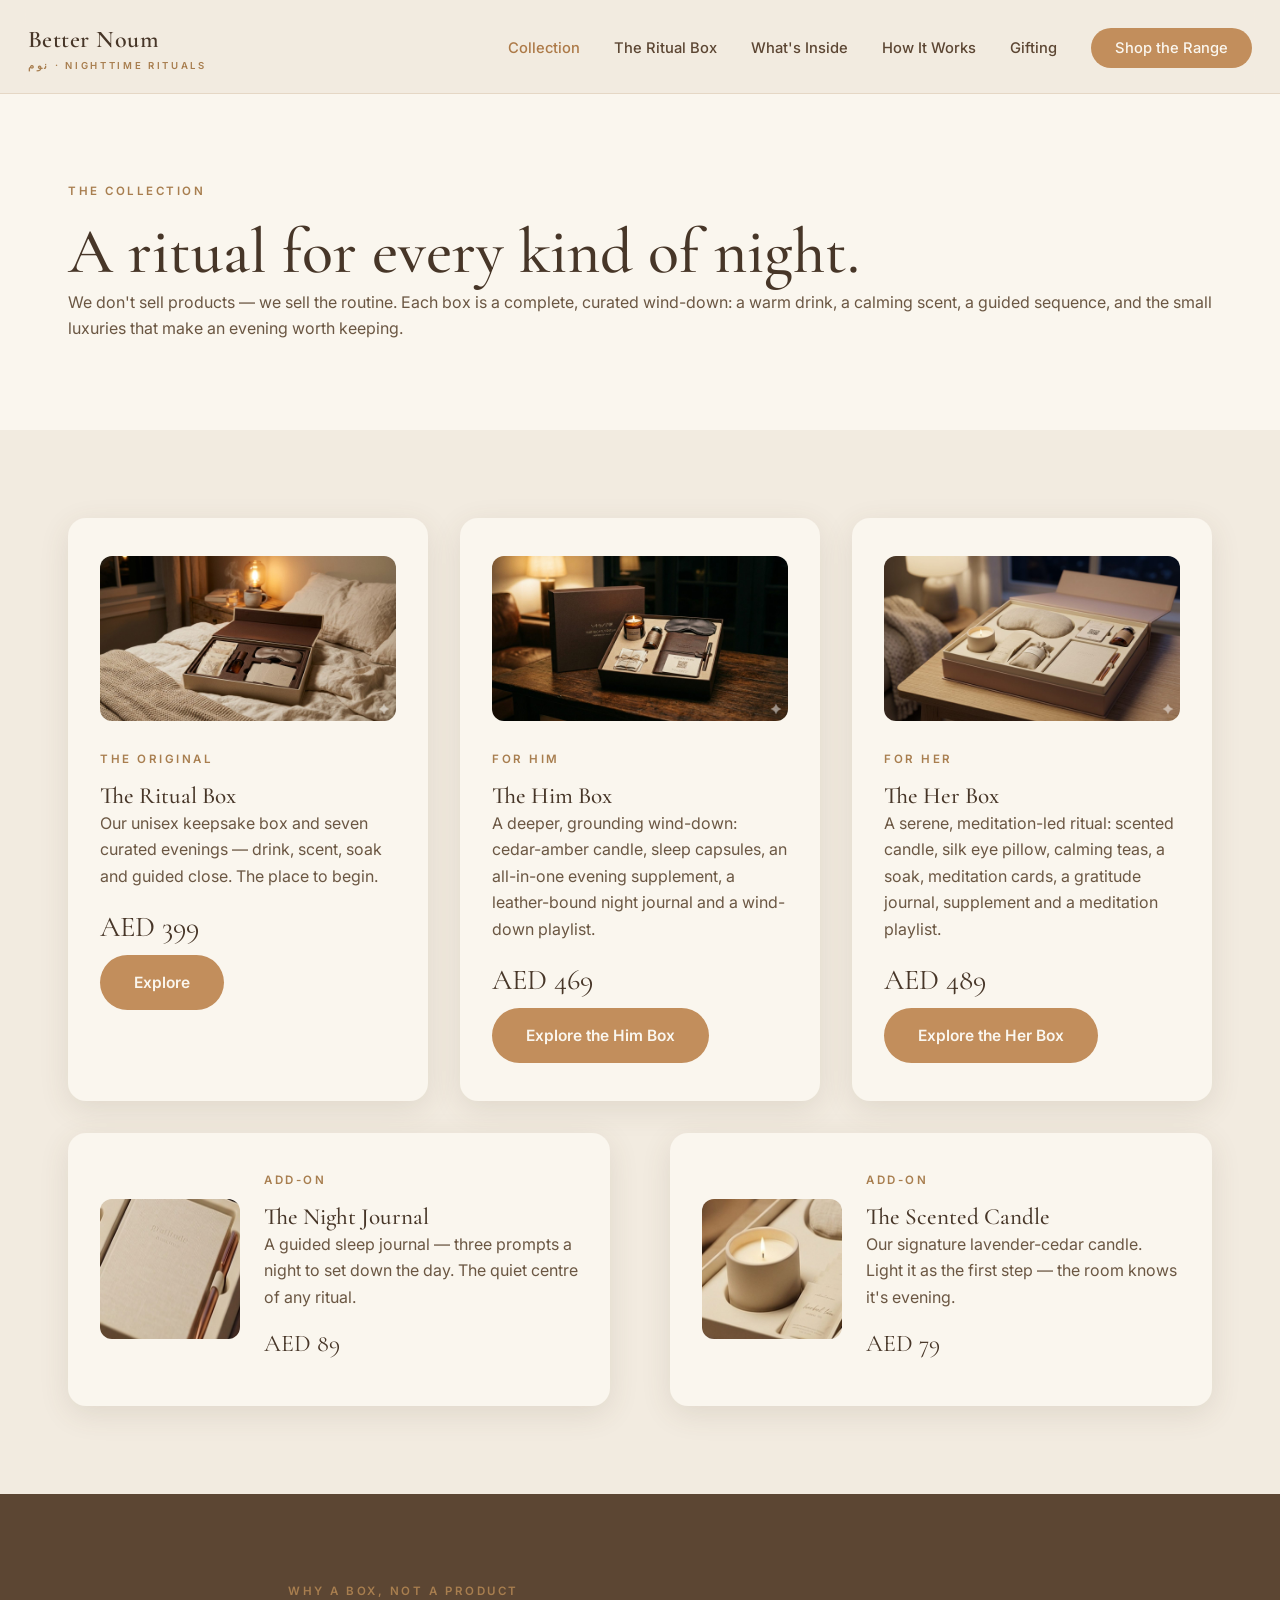
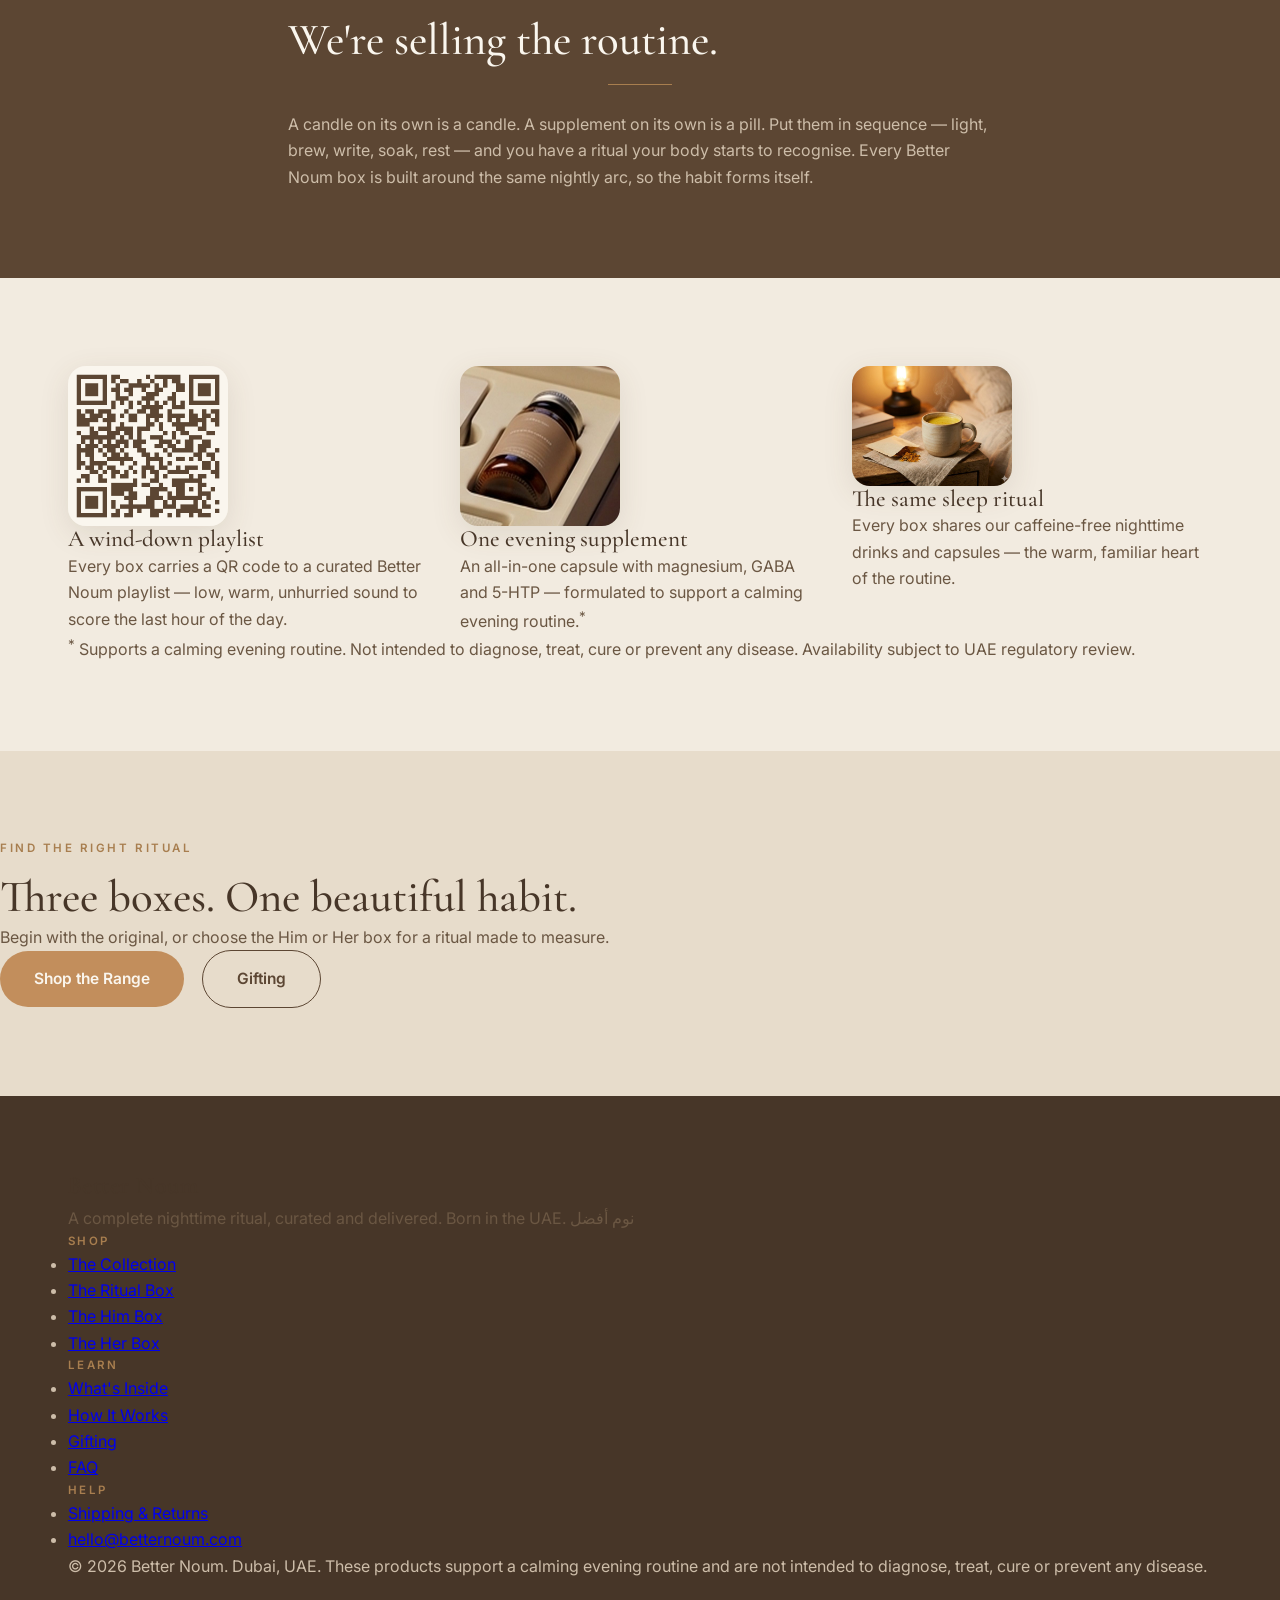
==== collection.html @ a28b85fc "Add files via upload" ====
<!DOCTYPE html>
<html lang="en">
<head>
<meta charset="UTF-8">
<meta name="viewport" content="width=device-width, initial-scale=1.0">
<title>The Collection — Better Noum | A Range of Nighttime Ritual Boxes</title>
<meta name="description" content="The Better Noum collection: the Ritual Box, the Him Box, the Her Box, plus the Night Journal and Scented Candle. A curated range of nighttime wind-down rituals.">
<link rel="stylesheet" href="styles.css">
</head>
<body>

<header>
  <nav class="nav">
    <a class="logo" href="index.html">Better Noum<small>نوم · Nighttime Rituals</small></a>
    <button class="menu-btn" aria-label="Menu">☰</button>
    <ul class="nav-links">
      <li><a class="active" href="collection.html">Collection</a></li>
      <li><a href="ritual-box.html">The Ritual Box</a></li>
      <li><a href="whats-inside.html">What's Inside</a></li>
      <li><a href="how-it-works.html">How It Works</a></li>
      <li><a href="gifting.html">Gifting</a></li>
      <li><a class="nav-cta" href="#range">Shop the Range</a></li>
    </ul>
  </nav>
</header>

<section class="page-hero band-cream">
  <div class="container">
    <span class="eyebrow">The Collection</span>
    <h1>A ritual for every kind of night.</h1>
    <p class="lead">We don't sell products — we sell the routine. Each box is a complete, curated wind-down: a warm drink, a calming scent, a guided sequence, and the small luxuries that make an evening worth keeping.</p>
  </div>
</section>

<!-- RANGE GRID -->
<section id="range">
  <div class="container">
    <div class="grid-3">

      <div class="card">
        <img src="hero.jpg" alt="The Ritual Box" data-fallback data-h="200">
        <span class="eyebrow">The original</span>
        <h3>The Ritual Box</h3>
        <p class="mt-2">Our unisex keepsake box and seven curated evenings — drink, scent, soak and guided close. The place to begin.</p>
        <div class="price" style="font-size:1.8rem">AED 399</div>
        <a class="btn btn-primary mt-2" href="ritual-box.html">Explore</a>
      </div>

      <div class="card">
        <img src="him-box.jpg" alt="The Him Box" data-fallback data-h="200">
        <span class="eyebrow">For him</span>
        <h3>The Him Box</h3>
        <p class="mt-2">A deeper, grounding wind-down: cedar-amber candle, sleep capsules, an all-in-one evening supplement, a leather-bound night journal and a wind-down playlist.</p>
        <div class="price" style="font-size:1.8rem">AED 469</div>
        <a class="btn btn-primary mt-2" href="him-box.html">Explore the Him Box</a>
      </div>

      <div class="card">
        <img src="her-box.jpg" alt="The Her Box" data-fallback data-h="200">
        <span class="eyebrow">For her</span>
        <h3>The Her Box</h3>
        <p class="mt-2">A serene, meditation-led ritual: scented candle, silk eye pillow, calming teas, a soak, meditation cards, a gratitude journal, supplement and a meditation playlist.</p>
        <div class="price" style="font-size:1.8rem">AED 489</div>
        <a class="btn btn-primary mt-2" href="her-box.html">Explore the Her Box</a>
      </div>

    </div>

    <!-- minis -->
    <div class="grid-2 mt-4" style="margin-top:32px">
      <div class="card" style="display:flex;gap:24px;align-items:center">
        <img src="journal.jpg" alt="The Night Journal" data-fallback data-h="140" style="width:140px;flex:none;margin:0">
        <div>
          <span class="eyebrow">Add-on</span>
          <h3>The Night Journal</h3>
          <p class="mt-2">A guided sleep journal — three prompts a night to set down the day. The quiet centre of any ritual.</p>
          <div class="price" style="font-size:1.5rem">AED 89</div>
        </div>
      </div>
      <div class="card" style="display:flex;gap:24px;align-items:center">
        <img src="candle.jpg" alt="The Scented Candle" data-fallback data-h="140" style="width:140px;flex:none;margin:0">
        <div>
          <span class="eyebrow">Add-on</span>
          <h3>The Scented Candle</h3>
          <p class="mt-2">Our signature lavender-cedar candle. Light it as the first step — the room knows it's evening.</p>
          <div class="price" style="font-size:1.5rem">AED 79</div>
        </div>
      </div>
    </div>
  </div>
</section>

<!-- SELL THE ROUTINE -->
<section class="band-cocoa">
  <div class="container center" style="max-width:760px">
    <span class="eyebrow">Why a box, not a product</span>
    <h2>We're selling the routine.</h2>
    <div class="hairline center"></div>
    <p>A candle on its own is a candle. A supplement on its own is a pill. Put them in sequence — light, brew, write, soak, rest — and you have a ritual your body starts to recognise. Every Better Noum box is built around the same nightly arc, so the habit forms itself.</p>
  </div>
</section>

<!-- THREE PILLARS: playlist / supplement / sachets -->
<section>
  <div class="container">
    <div class="grid-3">
      <div>
        <img class="photo" src="spotify-qr.png" alt="Spotify wind-down playlist QR code" data-fallback data-h="160" style="width:160px">
        <h3 class="mt-2">A wind-down playlist</h3>
        <p class="mt-2">Every box carries a QR code to a curated Better Noum playlist — low, warm, unhurried sound to score the last hour of the day.</p>
      </div>
      <div>
        <img class="photo" src="supplement.jpg" alt="All-in-one evening supplement" data-fallback data-h="160" style="width:160px">
        <h3 class="mt-2">One evening supplement</h3>
        <p class="mt-2">An all-in-one capsule with magnesium, GABA and 5-HTP — formulated to support a calming evening routine.<sup>*</sup></p>
      </div>
      <div>
        <img class="photo" src="step-cup.jpg" alt="Sleep tea and capsules" data-fallback data-h="160" style="width:160px">
        <h3 class="mt-2">The same sleep ritual</h3>
        <p class="mt-2">Every box shares our caffeine-free nighttime drinks and capsules — the warm, familiar heart of the routine.</p>
      </div>
    </div>
    <p class="note mt-4"><sup>*</sup> Supports a calming evening routine. Not intended to diagnose, treat, cure or prevent any disease. Availability subject to UAE regulatory review.</p>
  </div>
</section>

<section class="cta-banner band-beige">
  <span class="eyebrow">Find the right ritual</span>
  <h2>Three boxes. One beautiful habit.</h2>
  <p>Begin with the original, or choose the Him or Her box for a ritual made to measure.</p>
  <a class="btn btn-primary" href="#range">Shop the Range</a>
  <a class="btn btn-outline" style="margin-left:14px" href="gifting.html">Gifting</a>
</section>

<footer>
  <div class="container">
    <div class="footer-grid">
      <div class="footer-brand">
        <a class="logo" href="index.html">Better Noum</a>
        <p>A complete nighttime ritual, curated and delivered. Born in the UAE. <span class="ar-mark">نوم أفضل</span></p>
      </div>
      <div>
        <h4>Shop</h4>
        <ul>
          <li><a href="collection.html">The Collection</a></li>
          <li><a href="ritual-box.html">The Ritual Box</a></li>
          <li><a href="him-box.html">The Him Box</a></li>
          <li><a href="her-box.html">The Her Box</a></li>
        </ul>
      </div>
      <div>
        <h4>Learn</h4>
        <ul>
          <li><a href="whats-inside.html">What's Inside</a></li>
          <li><a href="how-it-works.html">How It Works</a></li>
          <li><a href="gifting.html">Gifting</a></li>
          <li><a href="faq.html">FAQ</a></li>
        </ul>
      </div>
      <div>
        <h4>Help</h4>
        <ul>
          <li><a href="faq.html#shipping">Shipping & Returns</a></li>
          <li><a href="mailto:hello@betternoum.com">hello@betternoum.com</a></li>
        </ul>
      </div>
    </div>
    <div class="footer-bottom">
      <span>© 2026 Better Noum. Dubai, UAE.</span>
      <span>These products support a calming evening routine and are not intended to diagnose, treat, cure or prevent any disease.</span>
    </div>
  </div>
</footer>

<script src="site.js"></script>
</body>
</html>
---- styles.css ----
/* Better Noum — Product B: The Ritual Box */
@import url('https://fonts.googleapis.com/css2?family=Cormorant+Garamond:ital,wght@0,400;0,500;0,600;1,400&family=Inter:wght@300;400;500;600&family=Noto+Naskh+Arabic:wght@400;500&display=swap');

:root{
  --oat:#F2EBE0;
  --cream:#FAF6EE;
  --beige:#E7DCCB;
  --taupe:#B5A48E;
  --caramel:#C28E5C;
  --caramel-dark:#AD7A48;
  --cocoa:#5C4633;
  --cocoa-deep:#473628;
  --bronze:#A87E4F;
  --shadow:0 8px 30px rgba(92,70,51,.12);
  --radius:18px;
}

*{margin:0;padding:0;box-sizing:border-box}
html{scroll-behavior:smooth}
body{
  font-family:'Inter',-apple-system,sans-serif;
  font-weight:400;color:var(--cocoa);
  background:var(--oat);line-height:1.65;font-size:16px;
}
.serif{font-family:'Cormorant Garamond',serif}
.arabic{font-family:'Noto Naskh Arabic',serif}

h1,h2,h3{font-family:'Cormorant Garamond',serif;font-weight:500;line-height:1.15;color:var(--cocoa-deep)}
h1{font-size:clamp(2.4rem,5vw,4rem)}
h2{font-size:clamp(1.9rem,3.6vw,2.8rem)}
h3{font-size:1.45rem}
p{color:#6b5743}

.eyebrow{
  font-family:'Inter',sans-serif;font-size:.72rem;font-weight:600;
  letter-spacing:.22em;text-transform:uppercase;color:var(--bronze);
  display:block;margin-bottom:14px;
}
.container{max-width:1200px;margin:0 auto;padding:0 28px}
section{padding:88px 0}
.band-cream{background:var(--cream)}
.band-beige{background:var(--beige)}
.band-cocoa{background:var(--cocoa);color:var(--beige)}
.band-cocoa h2,.band-cocoa h3{color:var(--cream)}
.band-cocoa p{color:#cdbda9}

/* hairline */
.hairline{width:64px;height:1px;background:var(--bronze);margin:18px 0 26px}
.hairline.center{margin-left:auto;margin-right:auto}

/* nav */
header{
  position:sticky;top:0;z-index:100;
  background:rgba(242,235,224,.92);backdrop-filter:blur(12px);
  border-bottom:1px solid rgba(168,126,79,.18);
  transition:padding .25s;
}
.nav{display:flex;align-items:center;justify-content:space-between;padding:20px 28px;max-width:1280px;margin:0 auto}
.logo{font-family:'Cormorant Garamond',serif;font-size:1.5rem;font-weight:600;color:var(--cocoa-deep);text-decoration:none;letter-spacing:.02em}
.logo small{font-family:'Inter';font-size:.6rem;font-weight:600;letter-spacing:.28em;text-transform:uppercase;color:var(--bronze);display:block;margin-top:-2px}
.nav-links{display:flex;gap:34px;list-style:none;align-items:center}
.nav-links a{color:var(--cocoa);text-decoration:none;font-size:.92rem;font-weight:500;transition:color .2s}
.nav-links a:hover,.nav-links a.active{color:var(--caramel-dark)}
.nav-cta{background:var(--caramel);color:var(--cream)!important;padding:11px 24px;border-radius:999px;font-weight:600}
.nav-cta:hover{background:var(--caramel-dark)}
.menu-btn{display:none;background:none;border:none;font-size:1.6rem;color:var(--cocoa);cursor:pointer}

/* buttons */
.btn{display:inline-block;padding:15px 34px;border-radius:999px;text-decoration:none;font-weight:600;font-size:.97rem;transition:all .22s;cursor:pointer;border:none}
.btn-primary{background:var(--caramel);color:var(--cream)}
.btn-primary:hover{background:var(--caramel-dark);transform:translateY(-1px)}
.btn-outline{border:1.5px solid var(--cocoa);color:var(--cocoa);background:transparent}
.btn-outline:hover{background:var(--cocoa);color:var(--cream)}
.btn-light{background:var(--cream);color:var(--cocoa)}
.btn-light:hover{background:var(--beige)}
.text-link{color:var(--bronze);font-weight:600;text-decoration:none;border-bottom:1px solid var(--bronze);padding-bottom:2px}
.text-link:hover{color:var(--caramel-dark)}

/* hero */
.hero{position:relative;min-height:86vh;display:flex;align-items:center;overflow:hidden;padding:0}
.hero-img{position:absolute;inset:0;width:100%;height:100%;object-fit:cover}
.hero-overlay{position:absolute;inset:0;background:linear-gradient(100deg,rgba(40,28,18,.72) 0%,rgba(40,28,18,.38) 52%,rgba(40,28,18,.05) 100%)}
.hero-content{position:relative;z-index:2;max-width:1200px;margin:0 auto;padding:120px 28px;width:100%}
.hero-content h1{color:var(--cream);max-width:620px}
.hero-content p.lead{color:#ead9c2;font-size:1.18rem;max-width:520px;margin:24px 0 36px}
.hero-trust{margin-top:26px;color:#d8c4a8;font-size:.85rem;letter-spacing:.04em}
.hero-trust span{margin-right:22px}

/* generic grids/cards */
.grid-2{display:grid;grid-template-columns:1fr 1fr;gap:60px;align-items:center}
.grid-3{display:grid;grid-template-columns:repeat(3,1fr);gap:32px}
.grid-4{display:grid;grid-template-columns:repeat(4,1fr);gap:26px}
.card{background:var(--cream);border-radius:var(--radius);padding:38px 32px;box-shadow:var(--shadow)}
.card img{width:100%;border-radius:12px;margin-bottom:22px}
.photo{width:100%;border-radius:var(--radius);box-shadow:var(--shadow);display:block}

/* steps */
.step-num{font-family:'Cormorant Garamond',serif;font-size:2.2rem;color:var(--bronze);font-style:italic}

/* price cards */
.price-cards{display:grid;grid-template-columns:1fr 1fr;gap:32px;max-width:920px;margin:48px auto 0}
.price-card{background:var(--cream);border-radius:var(--radius);padding:44px 40px;box-shadow:var(--shadow);position:relative;border:1px solid transparent}
.price-card.featured{border:1px solid var(--bronze)}
.badge{position:absolute;top:-13px;left:40px;background:var(--cocoa);color:var(--cream);font-size:.68rem;font-weight:600;letter-spacing:.16em;text-transform:uppercase;padding:6px 16px;border-radius:999px}
.price{font-family:'Cormorant Garamond',serif;font-size:2.6rem;color:var(--cocoa-deep);margin:14px 0 4px}
.price small{font-size:1.05rem;color:var(--taupe);font-family:'Inter'}
.price-card ul{list-style:none;margin:22px 0 30px}
.price-card li{padding:9px 0;border-bottom:1px solid var(--beige);font-size:.94rem;color:#6b5743}
.price-card li::before{content:"·";color:var(--bronze);font-weight:700;margin-right:10px}
.flex-note{font-size:.83rem;color:var(--taupe);margin-top:14px}

/* annotated tray */
.tray-wrap{position:relative;max-width:760px;margin:48px auto 0}
.hotspot{position:absolute;width:34px;height:34px;border-radius:50%;background:var(--cream);color:var(--cocoa);font-weight:600;font-size:.85rem;border:1.5px solid var(--bronze);cursor:pointer;display:flex;align-items:center;justify-content:center;transition:all .2s;box-shadow:0 3px 12px rgba(60,42,25,.25)}
.hotspot:hover,.hotspot.active{background:var(--caramel);color:var(--cream);transform:scale(1.12)}
.hotspot-panel{background:var(--cream);border-radius:14px;padding:22px 26px;margin-top:22px;box-shadow:var(--shadow);min-height:96px}
.hotspot-panel h4{font-family:'Cormorant Garamond',serif;font-size:1.25rem;color:var(--cocoa-deep);margin-bottom:6px}
.hotspot-panel p{font-size:.93rem}

/* interactive anchored popover */
.tray-wrap{touch-action:manipulation}
.hotspot.pulse{animation:hotpulse 2.4s ease-in-out infinite}
@keyframes hotpulse{0%,100%{box-shadow:0 3px 12px rgba(60,42,25,.25),0 0 0 0 rgba(194,142,92,.55)}50%{box-shadow:0 3px 12px rgba(60,42,25,.25),0 0 0 10px rgba(194,142,92,0)}}
.hotspot-popover{position:absolute;z-index:20;width:260px;background:var(--cream);border-radius:16px;box-shadow:0 18px 50px rgba(60,42,25,.32);border:1px solid rgba(168,126,79,.35);overflow:hidden;opacity:0;transform:translateY(8px) scale(.96);pointer-events:none;transition:opacity .2s ease,transform .2s ease;text-align:left}
.hotspot-popover.show{opacity:1;transform:translateY(0) scale(1);pointer-events:auto}
.hotspot-popover img{width:100%;height:120px;object-fit:cover;display:block}
.hotspot-popover .hp-body{padding:16px 18px 18px}
.hotspot-popover .hp-step{font-size:.66rem;font-weight:600;letter-spacing:.18em;text-transform:uppercase;color:var(--bronze)}
.hotspot-popover h4{font-family:'Cormorant Garamond',serif;font-size:1.3rem;color:var(--cocoa-deep);margin:3px 0 6px}
.hotspot-popover p{font-size:.86rem;line-height:1.5;margin:0}
.hotspot-popover .hp-close{position:absolute;top:8px;right:8px;width:26px;height:26px;border-radius:50%;background:rgba(250,246,238,.92);border:none;color:var(--cocoa);font-size:1rem;cursor:pointer;display:flex;align-items:center;justify-content:center;line-height:1}
.hotspot-popover .hp-arrow{position:absolute;width:14px;height:14px;background:var(--cream);border-left:1px solid rgba(168,126,79,.35);border-top:1px solid rgba(168,126,79,.35);transform:rotate(45deg)}
.hotspot-hint{font-size:.82rem;color:var(--taupe);font-style:italic;margin-top:18px}
@media(max-width:560px){.hotspot-popover{width:220px}.hotspot-popover img{height:100px}}

/* reviews */
.review{background:var(--cream);border-radius:var(--radius);padding:34px 30px;box-shadow:var(--shadow)}
.review p.quote{font-family:'Cormorant Garamond',serif;font-size:1.25rem;font-style:italic;color:var(--cocoa-deep);margin-bottom:16px;line-height:1.4}
.review .who{font-size:.85rem;color:var(--taupe);letter-spacing:.04em}
.stars{color:var(--caramel);letter-spacing:3px;margin-bottom:12px;font-size:.9rem}

/* FAQ */
.faq-item{border-bottom:1px solid rgba(168,126,79,.25);max-width:780px;margin:0 auto}
.faq-q{width:100%;background:none;border:none;text-align:left;padding:24px 8px;font-family:'Cormorant Garamond',serif;font-size:1.3rem;color:var(--cocoa-deep);cursor:pointer;display:flex;justify-content:space-between;align-items:center}
.faq-q::after{content:"+";font-size:1.5rem;color:var(--bronze);transition:transform .25s}
.faq-item.open .faq-q::after{transform:rotate(45deg)}
.faq-a{max-height:0;overflow:hidden;transition:max-height .3s ease;padding:0 8px}
.faq-item.open .faq-a{max-height:300px;padding-bottom:24px}
.faq-a p{font-size:.95rem}

/* PDP buy panel */
.buy-panel{background:var(--cream);border-radius:var(--radius);padding:40px;box-shadow:var(--shadow)}
.option-toggle{display:flex;gap:12px;margin:22px 0}
.option{flex:1;border:1.5px solid var(--beige);border-radius:14px;padding:16px 18px;cursor:pointer;transition:all .2s;background:#fff0}
.option.selected{border-color:var(--caramel);background:rgba(194,142,92,.07)}
.option .o-title{font-weight:600;font-size:.95rem;color:var(--cocoa-deep)}
.option .o-sub{font-size:.8rem;color:var(--taupe);margin-top:3px}
.trust-row{display:flex;flex-wrap:wrap;gap:16px;margin-top:24px;font-size:.8rem;color:var(--taupe)}
.trust-row span::before{content:"✓";color:var(--bronze);margin-right:6px;font-weight:700}

/* footer */
footer{background:var(--cocoa-deep);color:#cdbda9;padding:70px 0 36px}
footer h4{font-family:'Inter';font-size:.72rem;font-weight:600;letter-spacing:.2em;text-transform:uppercase;color:var(--bronze);m
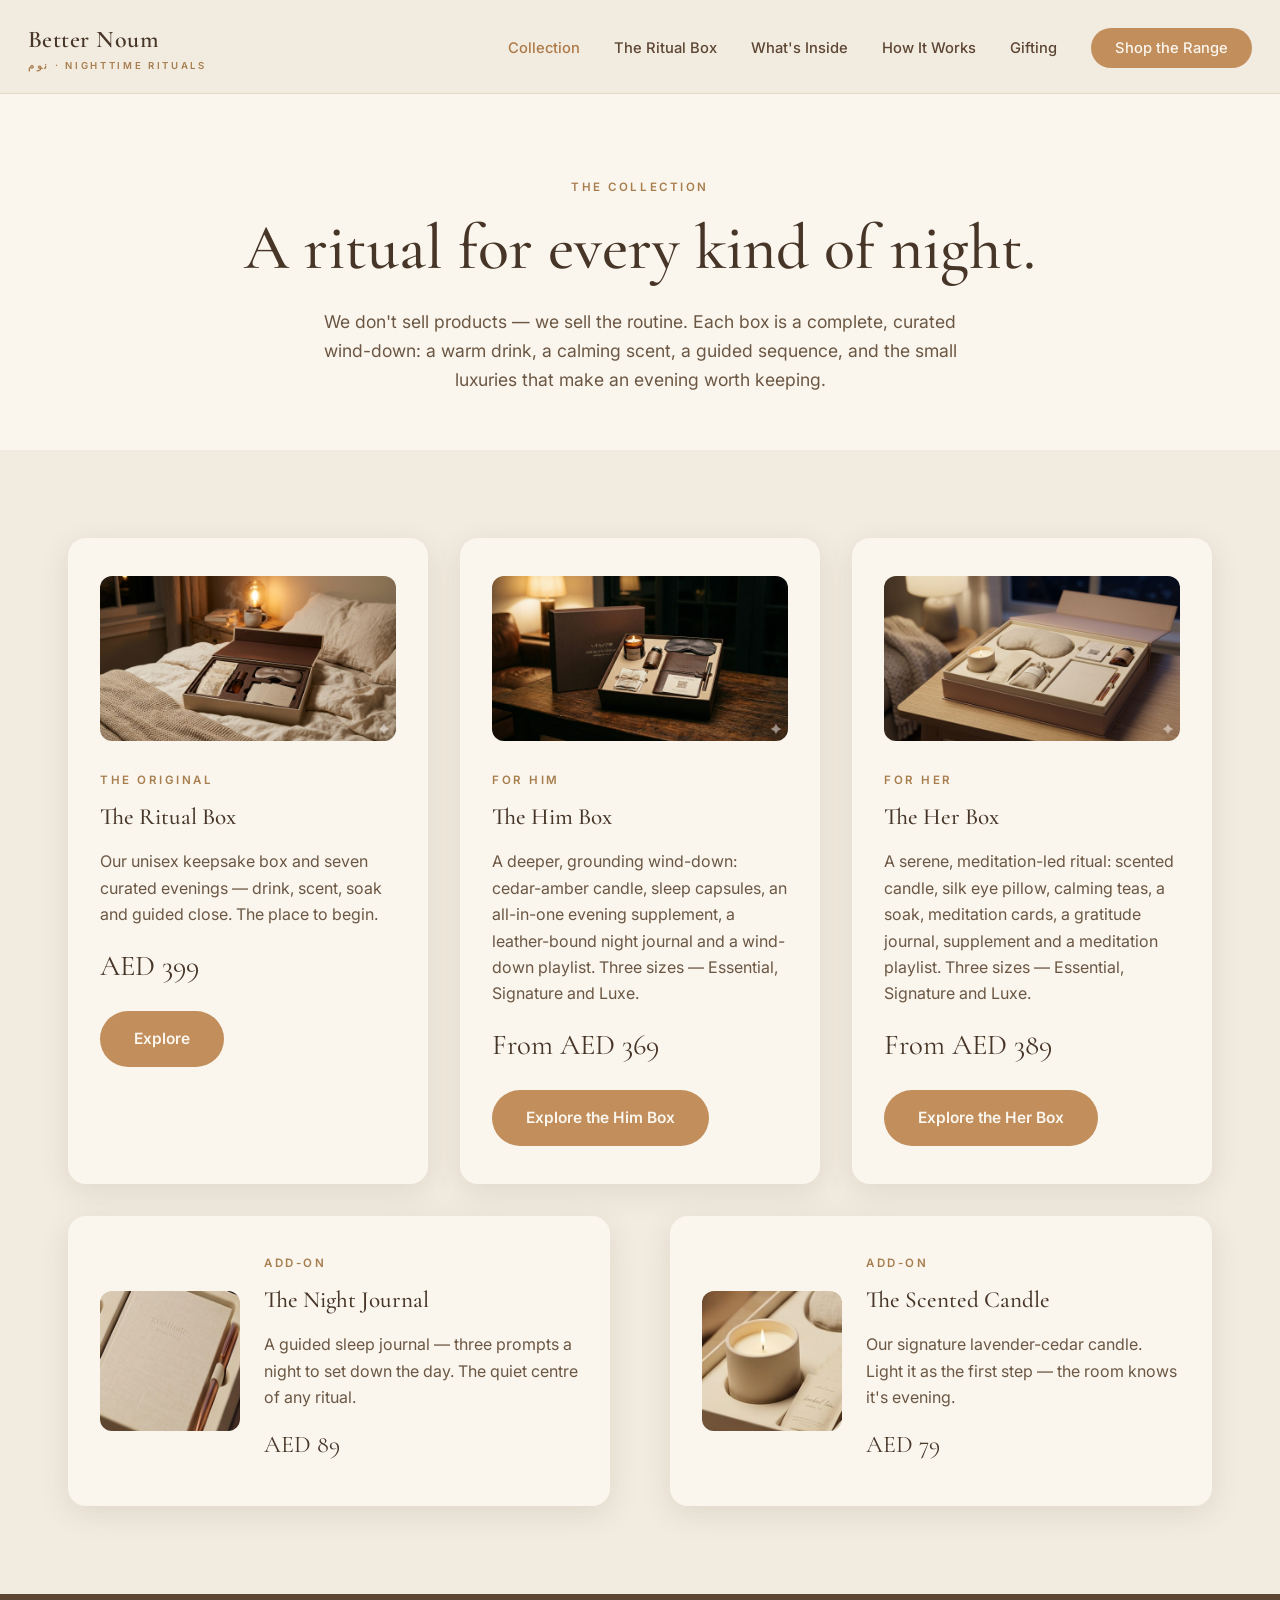
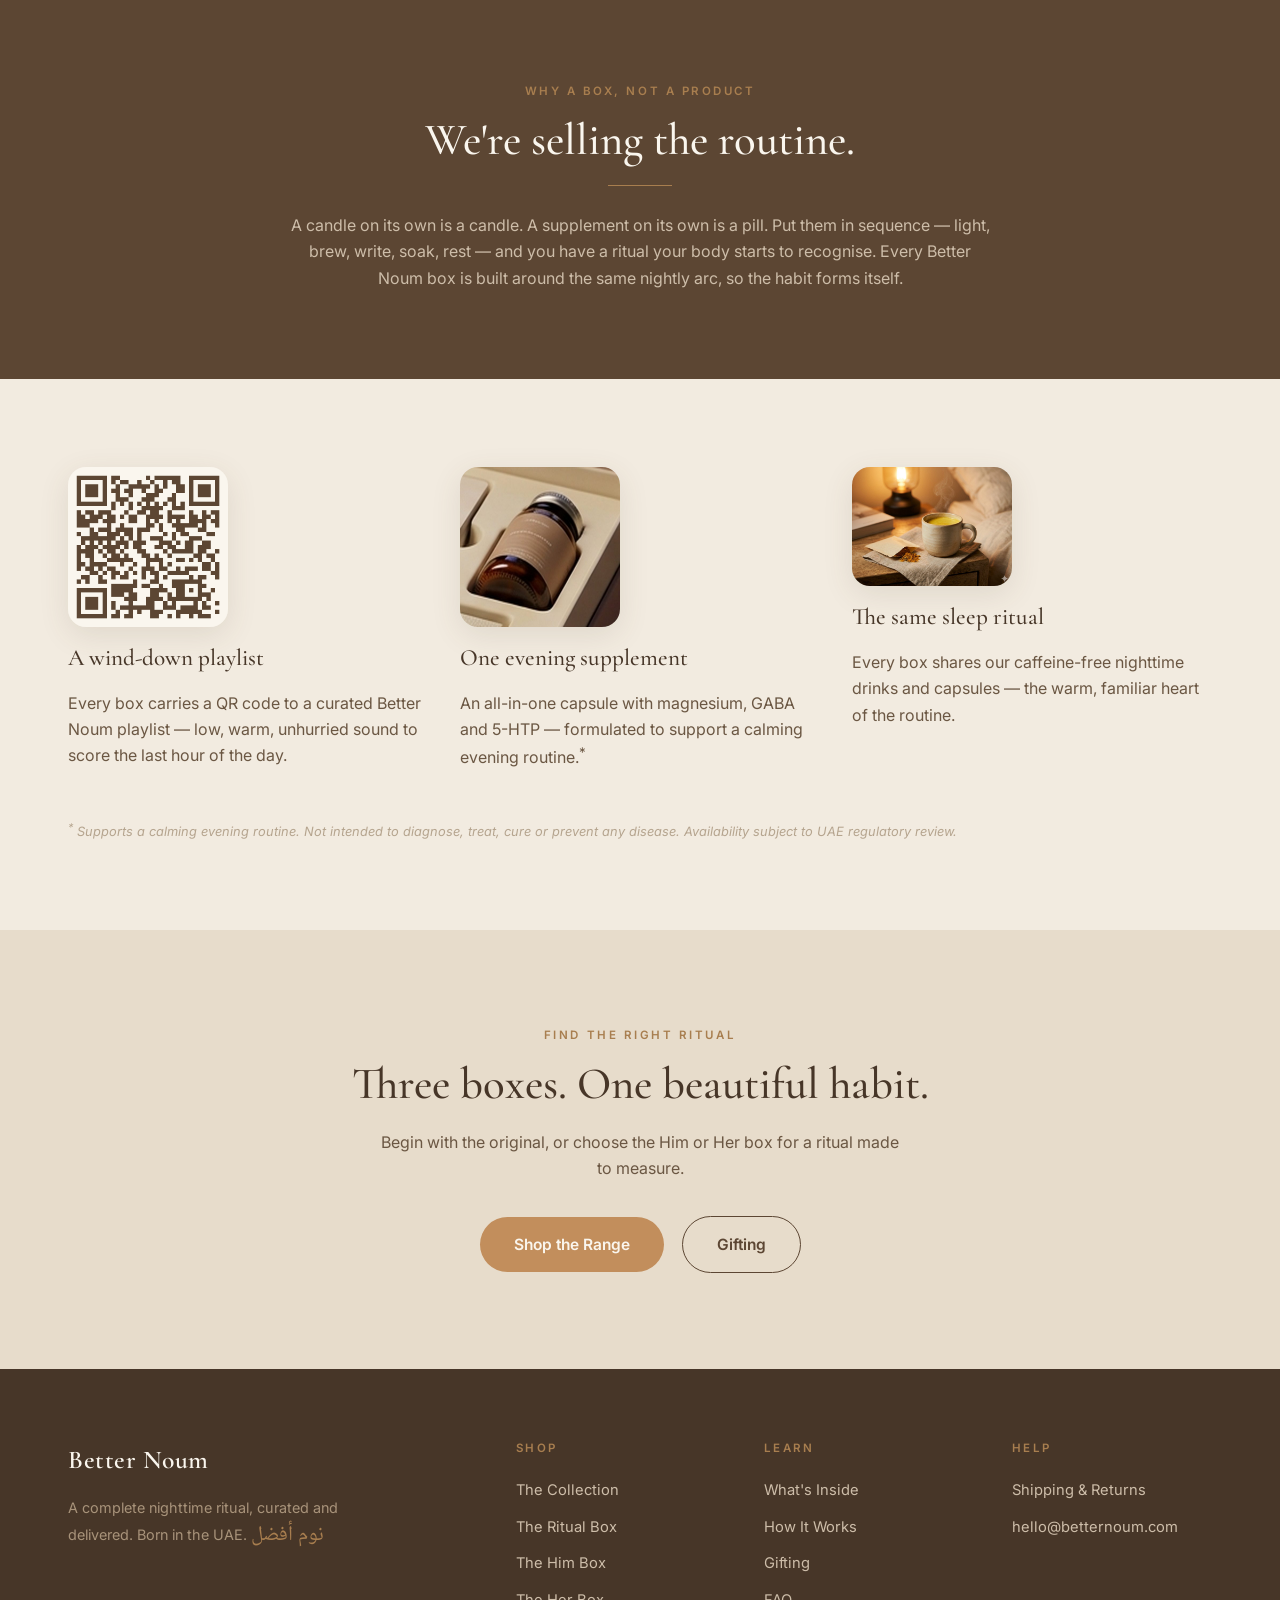
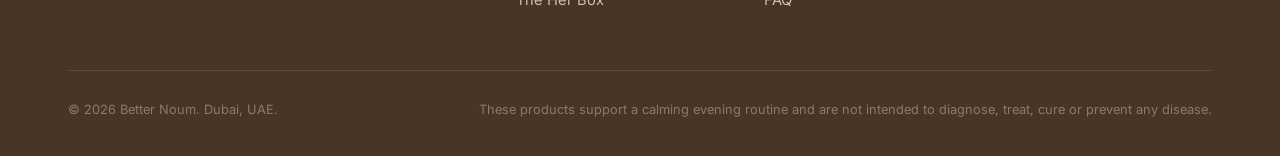
==== commit 28094b6f: "Add box tiers, interactive trays, gift message card; fix footer + thumbnail alignment" ====
--- a/collection.html
+++ b/collection.html
@@ -50,8 +50,8 @@
         <img src="him-box.jpg" alt="The Him Box" data-fallback data-h="200">
         <span class="eyebrow">For him</span>
         <h3>The Him Box</h3>
-        <p class="mt-2">A deeper, grounding wind-down: cedar-amber candle, sleep capsules, an all-in-one evening supplement, a leather-bound night journal and a wind-down playlist.</p>
-        <div class="price" style="font-size:1.8rem">AED 469</div>
+        <p class="mt-2">A deeper, grounding wind-down: cedar-amber candle, sleep capsules, an all-in-one evening supplement, a leather-bound night journal and a wind-down playlist. Three sizes — Essential, Signature and Luxe.</p>
+        <div class="price" style="font-size:1.8rem">From AED 369</div>
         <a class="btn btn-primary mt-2" href="him-box.html">Explore the Him Box</a>
       </div>
 
@@ -59,8 +59,8 @@
         <img src="her-box.jpg" alt="The Her Box" data-fallback data-h="200">
         <span class="eyebrow">For her</span>
         <h3>The Her Box</h3>
-        <p class="mt-2">A serene, meditation-led ritual: scented candle, silk eye pillow, calming teas, a soak, meditation cards, a gratitude journal, supplement and a meditation playlist.</p>
-        <div class="price" style="font-size:1.8rem">AED 489</div>
+        <p class="mt-2">A serene, meditation-led ritual: scented candle, silk eye pillow, calming teas, a soak, meditation cards, a gratitude journal, supplement and a meditation playlist. Three sizes — Essential, Signature and Luxe.</p>
+        <div class="price" style="font-size:1.8rem">From AED 389</div>
         <a class="btn btn-primary mt-2" href="her-box.html">Explore the Her Box</a>
       </div>
 
--- a/styles.css
+++ b/styles.css
@@ -160,4 +160,56 @@
 
 /* footer */
 footer{background:var(--cocoa-deep);color:#cdbda9;padding:70px 0 36px}
-footer h4{font-family:'Inter';font-size:.72rem;font-weight:600;letter-spacing:.2em;text-transform:uppercase;color:var(--bronze);m+footer h4{font-family:'Inter';font-size:.72rem;font-weight:600;letter-spacing:.2em;text-transform:uppercase;color:var(--bronze);margin-bottom:18px}
+footer ul{list-style:none}
+footer li{margin-bottom:10px}
+footer a{color:#cdbda9;text-decoration:none;font-size:.92rem}
+footer a:hover{color:var(--cream)}
+.footer-grid{display:grid;grid-template-columns:2fr 1fr 1fr 1fr;gap:48px;margin-bottom:48px}
+.footer-brand .logo{color:var(--cream);font-size:1.6rem}
+.footer-brand p{color:#a8937a;font-size:.9rem;max-width:280px;margin-top:14px}
+.footer-bottom{border-top:1px solid rgba(205,189,169,.18);padding-top:28px;display:flex;justify-content:space-between;flex-wrap:wrap;gap:12px;font-size:.8rem;color:#8d7a64}
+.ar-mark{font-family:'Noto Naskh Arabic',serif;font-size:1.3rem;color:var(--bronze)}
+
+/* page hero (inner pages) */
+.page-hero{padding:84px 0 56px;text-align:center}
+.page-hero p.lead{max-width:640px;margin:22px auto 0;font-size:1.1rem}
+
+/* CTA banner */
+.cta-banner{text-align:center;padding:96px 28px}
+.cta-banner h2{margin-bottom:18px}
+.cta-banner p{max-width:520px;margin:0 auto 34px}
+
+/* utility */
+.center{text-align:center}
+.mt-2{margin-top:18px}.mt-3{margin-top:30px}.mt-4{margin-top:48px}
+.note{font-size:.8rem;color:var(--taupe);font-style:italic}
+.img-fallback{background:linear-gradient(135deg,var(--beige),var(--taupe));min-height:280px;border-radius:var(--radius);display:flex;align-items:center;justify-content:center;color:var(--cream);font-family:'Cormorant Garamond',serif;font-size:1.2rem;font-style:italic}
+
+@media(max-width:900px){
+  .grid-2,.grid-3,.grid-4,.price-cards,.footer-grid{grid-template-columns:1fr}
+  .grid-2{gap:36px}
+  .nav-links{display:none;position:absolute;top:100%;left:0;right:0;background:var(--cream);flex-direction:column;padding:28px;gap:20px;box-shadow:var(--shadow)}
+  .nav-links.open{display:flex}
+  .menu-btn{display:block}
+  section{padding:60px 0}
+  .hero{min-height:74vh}
+}
+
+/* === gallery thumbnail alignment === */
+.gallery-thumbs{display:grid;grid-template-columns:repeat(3,1fr);gap:14px;margin-top:18px}
+.gallery-thumbs .photo{height:120px;width:100%;object-fit:cover;margin:0}
+
+/* === buy-panel tier feature list === */
+.tier-feats{list-style:none;margin:16px 0 4px;padding:0}
+.tier-feats li{padding:7px 0;border-bottom:1px solid var(--beige);font-size:.9rem;color:#6b5743}
+.tier-feats li::before{content:"\2713";color:var(--bronze);font-weight:700;margin-right:10px}
+.option-toggle .o-sub{font-weight:600;color:var(--cocoa-deep)}
+
+/* === gift message card add-on === */
+.addon-check{display:flex;gap:10px;align-items:flex-start;margin:14px 0;font-size:.92rem;cursor:pointer;color:#6b5743}
+.addon-check input{margin-top:4px;accent-color:var(--caramel);flex:none}
+.msg-field{margin:2px 0 16px}
+.msg-text{width:100%;border:1.5px solid var(--beige);border-radius:12px;padding:12px 14px;font-family:'Inter',sans-serif;font-size:.9rem;color:var(--cocoa);resize:vertical;background:#fff;line-height:1.5}
+.msg-text:focus{outline:none;border-color:var(--caramel)}
+.msg-count{display:block;text-align:right;font-size:.72rem;color:var(--taupe);margin-top:4px}
